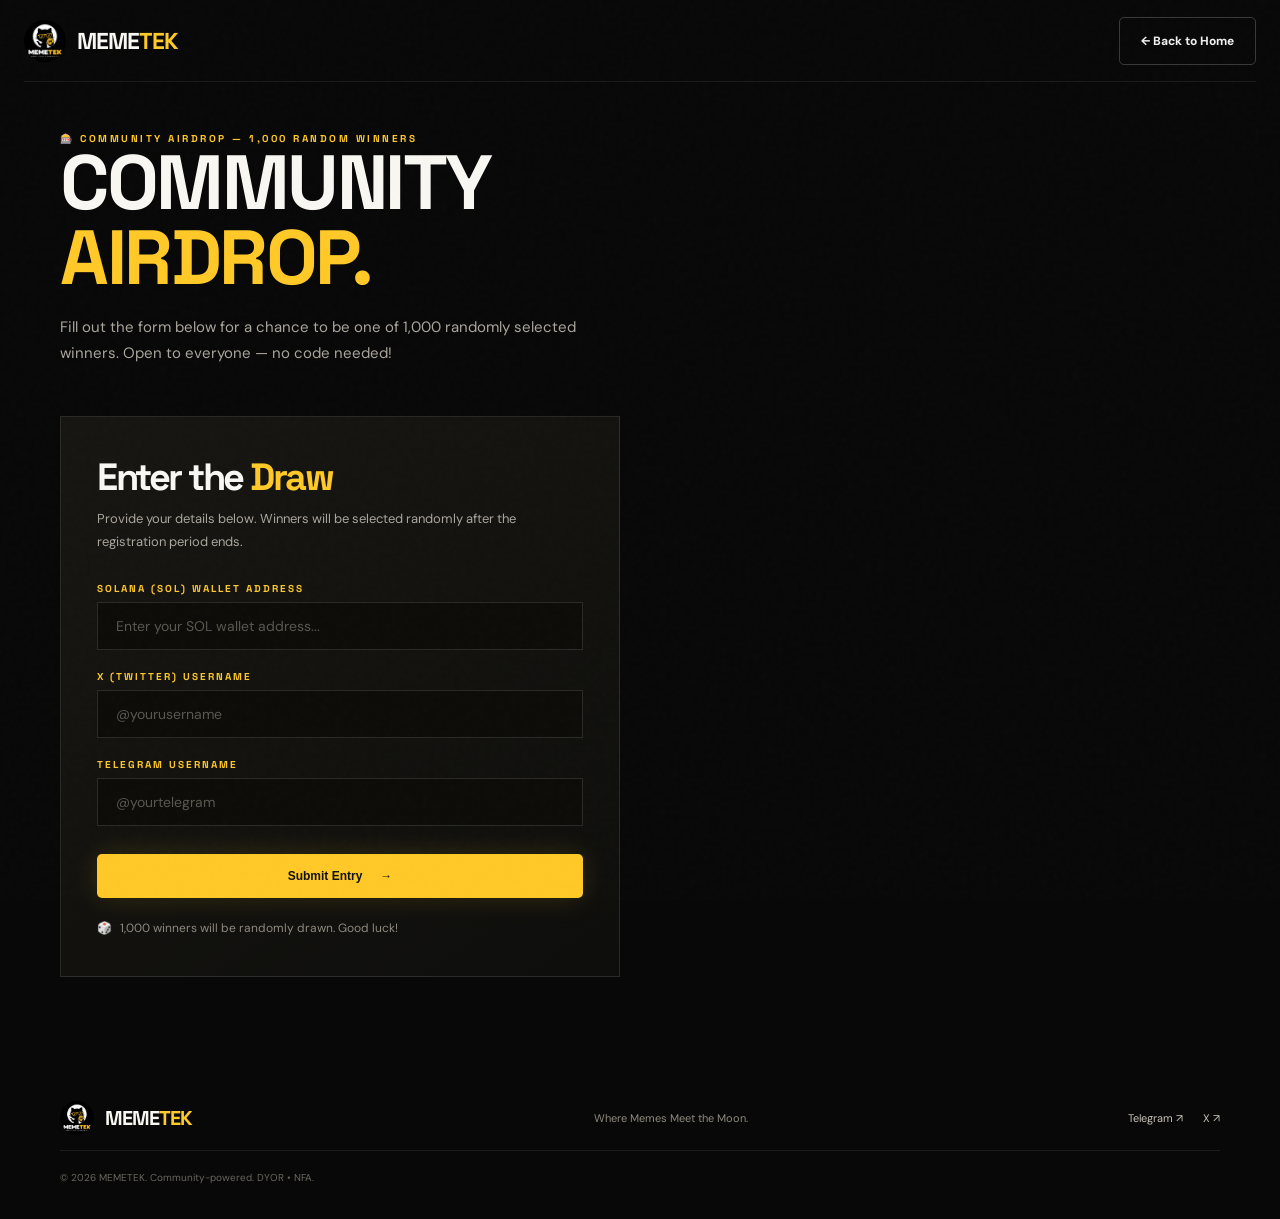
==== airdrop-random.html @ 67157037 "feat: add airdrop pages, CA banner, and Supabase integration" ====
<!doctype html>
<html lang="en">
<head>
  <meta charset="utf-8">
  <meta name="viewport" content="width=device-width, initial-scale=1">
  <meta name="theme-color" content="#080808">
  <meta name="description" content="MEMETEK Community Airdrop — 1,000 random winners will receive free tokens.">
  <title>MEMETEK — Community Random Airdrop</title>
  <link rel="preconnect" href="https://fonts.googleapis.com">
  <link rel="preconnect" href="https://fonts.gstatic.com" crossorigin>
  <link href="https://fonts.googleapis.com/css2?family=DM+Sans:wght@400;500;600;700;800&family=Space+Grotesk:wght@400;500;600;700&display=swap" rel="stylesheet">
  <link rel="stylesheet" href="style.css">
</head>
<body>
  <div class="noise"></div>
  <header class="site-header">
    <a class="brand" href="index.html" aria-label="MEMETEK home">
      <img src="assets/memetek-logo.png" alt="MEMETEK cat logo">
      <span>MEME<span>TEK</span></span>
    </a>
    <a class="button button-ghost" href="index.html">← Back to Home</a>
  </header>

  <main>
    <section class="form-page section-wrap">
      <div class="form-page-header">
        <div class="section-kicker">🎰 COMMUNITY AIRDROP — 1,000 RANDOM WINNERS</div>
        <h1>COMMUNITY<br><em>AIRDROP.</em></h1>
        <p class="form-page-lead">Fill out the form below for a chance to be one of 1,000 randomly selected winners. Open to everyone — no code needed!</p>
      </div>

      <!-- Registration Form -->
      <div class="form-container" id="randomForm">
        <h2>Enter the <em>Draw</em></h2>
        <p class="form-desc">Provide your details below. Winners will be selected randomly after the registration period ends.</p>
        <form id="randomAirdropForm" class="airdrop-form" onsubmit="return false;">
          <div class="form-group">
            <label for="rdSolAddress">Solana (SOL) Wallet Address</label>
            <input type="text" id="rdSolAddress" placeholder="Enter your SOL wallet address..." required>
          </div>
          <div class="form-group">
            <label for="rdXUsername">X (Twitter) Username</label>
            <input type="text" id="rdXUsername" placeholder="@yourusername" required>
          </div>
          <div class="form-group">
            <label for="rdTelegramUsername">Telegram Username</label>
            <input type="text" id="rdTelegramUsername" placeholder="@yourtelegram" required>
          </div>
          <button type="button" class="button button-primary form-submit" id="submitRandomBtn">Submit Entry <span>→</span></button>
        </form>
        <div class="form-hint">
          <span>🎲</span> 1,000 winners will be randomly drawn. Good luck!
        </div>
      </div>

      <!-- Success Message -->
      <div class="form-container form-success" id="randomSuccess" style="display:none;">
        <div class="success-icon">🎉</div>
        <h2>Entry <em>Submitted!</em></h2>
        <p class="form-desc">You've been entered into the random airdrop draw. 1,000 winners will be selected — stay tuned for the announcement!</p>
        <div class="form-hint">
          <span>💡</span> Want guaranteed tokens? <a href="airdrop-telegram.html" class="form-link">Try the Telegram Direct Airdrop ↗</a>
        </div>
        <a class="button button-primary" href="index.html" style="margin-top:18px;">Back to Home <span>↗</span></a>
      </div>
    </section>
  </main>

  <footer class="footer section-wrap">
    <a class="brand footer-brand" href="index.html"><img src="assets/memetek-logo.png" alt=""><span>MEME<span>TEK</span></span></a>
    <p>Where Memes Meet the Moon.</p>
    <div class="footer-links">
      <a href="https://t.me/+xaxYFid1vyxkZDk9" target="_blank" rel="noopener noreferrer">Telegram ↗</a>
      <a href="https://x.com/" target="_blank" rel="noopener noreferrer">X ↗</a>
    </div>
    <small>© <span class="year-text"></span> MEMETEK. Community-powered. DYOR • NFA.</small>
  </footer>
  <script src="script.js"></script>
</body>
</html>
---- style.css ----
:root{
  --bg:#080808;--panel:#11110f;--panel2:#171611;--yellow:#ffc928;--yellow2:#ffe17a;
  --white:#f8f7f2;--muted:#aaa79d;--line:rgba(255,201,40,.25);--font:'DM Sans',sans-serif;--display:'Space Grotesk',sans-serif
}
*{box-sizing:border-box}html{scroll-behavior:smooth;scroll-padding-top:90px}body{margin:0;background:var(--bg);color:var(--white);font-family:var(--font);overflow-x:hidden}
body:before{content:"";position:fixed;inset:0;pointer-events:none;opacity:.22;background-image:radial-gradient(#fff 0.55px,transparent .55px);background-size:34px 34px;z-index:-1}
.noise{position:fixed;inset:0;pointer-events:none;opacity:.035;z-index:5;background-image:url("data:image/svg+xml,%3Csvg viewBox='0 0 180 180' xmlns='http://www.w3.org/2000/svg'%3E%3Cfilter id='n'%3E%3CfeTurbulence type='fractalNoise' baseFrequency='.8' numOctaves='3' stitchTiles='stitch'/%3E%3C/filter%3E%3Crect width='100%25' height='100%25' filter='url(%23n)' opacity='.5'/%3E%3C/svg%3E")}
a{color:inherit;text-decoration:none}.section-wrap{width:min(1160px,calc(100% - 48px));margin-inline:auto}
.site-header{height:82px;display:flex;align-items:center;justify-content:space-between;width:min(1280px,calc(100% - 48px));margin:auto;border-bottom:1px solid rgba(255,255,255,.08);position:relative;z-index:10}
.brand{display:flex;align-items:center;gap:11px;font:700 23px var(--display);letter-spacing:-1px}.brand img{width:42px;height:42px;object-fit:contain;border-radius:50%}.brand>span>span{color:var(--yellow)}
nav{display:flex;align-items:center;gap:34px;color:#c6c3b9;font-size:13px;font-weight:600}nav a{transition:color .2s}nav a:hover,.footer-links a:hover{color:var(--yellow)}.nav-cta{border:1px solid var(--yellow);padding:11px 16px;border-radius:99px;color:var(--yellow)}.nav-cta span{margin-left:9px}.menu-toggle{display:none;background:none;color:var(--yellow);border:0;font-size:26px}
.hero{min-height:660px;display:grid;grid-template-columns:1.05fr .95fr;align-items:center;position:relative;padding-top:45px;padding-bottom:75px}
.eyebrow,.section-kicker{font:700 10px var(--display);letter-spacing:2.5px;color:var(--yellow)}.eyebrow{display:flex;align-items:center;gap:10px;margin-bottom:23px}.pulse{width:7px;height:7px;border-radius:50%;background:var(--yellow);box-shadow:0 0 15px var(--yellow)}
h1,h2,h3,p{margin-top:0}h1,h2{font-family:var(--display);letter-spacing:-2.5px}h1{font-size:clamp(48px,6vw,79px);line-height:.98;margin-bottom:25px}h1 em,h2 em{font-style:normal;color:var(--yellow)}.hero-lead{max-width:490px;color:#bcb9af;font-size:16px;line-height:1.8;margin-bottom:29px}
.hero-actions{display:flex;gap:12px;flex-wrap:wrap}.button{display:inline-flex;align-items:center;justify-content:center;gap:18px;padding:15px 21px;border-radius:5px;font-size:12px;font-weight:800;transition:transform .2s,box-shadow .2s}.button:hover{transform:translateY(-3px)}.button-primary{background:var(--yellow);color:#111;box-shadow:0 0 28px rgba(255,201,40,.15)}.button-primary:hover{box-shadow:0 0 34px rgba(255,201,40,.35)}.button-ghost{border:1px solid rgba(255,255,255,.2);color:#eee}.hero-note{margin-top:36px;color:#858177;font-size:11px;letter-spacing:1px}.hero-note span{font-size:19px;vertical-align:middle;margin-right:7px}
.hero-art{height:490px;position:relative;display:grid;place-items:center}.moon{width:340px;height:340px;border-radius:50%;background:radial-gradient(circle at 35% 30%,#fff0b0 0,#ffd75b 22%,#c88912 56%,#4e3107 78%,#0b0905 100%);box-shadow:0 0 45px rgba(255,201,40,.35),0 0 130px rgba(255,201,40,.13);position:absolute}.moon:after{content:"";position:absolute;inset:0;border-radius:50%;background:radial-gradient(circle at 25% 55%,rgba(111,68,0,.25) 0 4%,transparent 4.5%),radial-gradient(circle at 66% 28%,rgba(111,68,0,.2) 0 7%,transparent 7.5%),radial-gradient(circle at 70% 70%,rgba(111,68,0,.22) 0 5%,transparent 5.5%)}
.mascot{position:relative;z-index:2;width:min(370px,82%);height:370px;object-fit:contain;filter:drop-shadow(0 18px 24px rgba(0,0,0,.75));mix-blend-mode:normal;border-radius:50%;border:9px solid rgba(255,201,40,.85);background:#050505}
.orbit{position:absolute;border:1px solid rgba(255,201,40,.28);border-radius:50%;transform:rotate(-25deg)}.orbit-one{width:470px;height:170px}.orbit-two{width:520px;height:235px;transform:rotate(35deg)}.coin{position:absolute;z-index:3;right:5%;bottom:13%;width:86px;height:86px;border-radius:50%;background:linear-gradient(145deg,#ffe98a,#d89408);border:5px solid #ffdb4d;box-shadow:0 0 30px #ffbd2e;display:grid;place-items:center;color:#111;font:700 42px var(--display)}.art-label{position:absolute;z-index:4;border:1px solid var(--yellow);background:#111;padding:9px 13px;font:700 9px var(--display);letter-spacing:1.6px}.label-top{top:12%;right:0}.label-bottom{bottom:8%;left:2%}.label-bottom b{color:var(--yellow)}.spark{position:absolute;color:var(--yellow);text-shadow:0 0 15px var(--yellow)}.spark-a{top:10%;left:17%;font-size:26px}.spark-b{top:28%;right:5%;font-size:35px}.spark-c{bottom:17%;right:13%;font-size:22px}.scroll-cue{position:absolute;bottom:22px;left:0;font:700 9px var(--display);letter-spacing:2px;color:#79756b}.scroll-cue span{color:var(--yellow);font-size:17px;margin-left:8px}
.ticker{overflow:hidden;border-block:1px solid var(--line);background:#0d0c09;padding:15px 0;white-space:nowrap}.ticker-track{display:flex;width:max-content;animation:marquee 27s linear infinite}.ticker-track span{font:700 11px var(--display);letter-spacing:3px;color:#d6d2c6;padding-right:40px}.ticker-track b{color:var(--yellow);padding:0 17px}@keyframes marquee{to{transform:translateX(-50%)}}
.about{padding-top:115px;padding-bottom:120px}.about-grid{display:grid;grid-template-columns:1fr 1fr;gap:70px;margin-top:28px;align-items:start}h2{font-size:clamp(36px,4.5vw,57px);line-height:1.08;margin-bottom:0}.about-text{color:#aaa69c;line-height:1.85;font-size:14px}.about-text p:last-child{margin-bottom:0}
.principles{display:grid;grid-template-columns:repeat(3,1fr);gap:14px;margin-top:62px}.principle-card{min-height:205px;background:linear-gradient(145deg,#171612,#0e0e0c);border:1px solid rgba(255,255,255,.08);padding:26px;position:relative;overflow:hidden;transition:border-color .2s,transform .2s}.principle-card:hover{border-color:var(--yellow);transform:translateY(-5px)}.card-icon{font-size:27px;margin-bottom:20px}.principle-card h3{font:700 18px var(--display);margin-bottom:9px}.principle-card p{font-size:12px;line-height:1.7;color:#9d998e;max-width:230px}.principle-card>span{position:absolute;right:19px;bottom:14px;color:#514a35;font:700 23px var(--display)}
.culture{display:grid;grid-template-columns:1fr 1fr;gap:85px;align-items:center;padding:15px 0 125px}.culture-visual{height:430px;background:radial-gradient(circle at 50% 45%,#5e410c 0,#211807 35%,#0d0c09 72%);border:1px solid rgba(255,201,40,.22);position:relative;overflow:hidden;display:grid;place-items:center}.culture-visual:before,.culture-visual:after{content:"";position:absolute;width:320px;height:320px;border:1px solid rgba(255,201,40,.22);border-radius:50%}.culture-visual:after{width:390px;height:390px}.big-m{font:700 260px var(--display);color:rgba(255,201,40,.12);text-shadow:0 0 65px rgba(255,201,40,.3);z-index:1}.visual-caption{position:absolute;left:28px;bottom:28px;font:500 11px var(--display);letter-spacing:2px;line-height:1.6}.visual-caption strong{color:var(--yellow)}.floating-tag{position:absolute;right:25px;top:25px;padding:12px 16px;background:var(--yellow);color:#111;font:700 10px var(--display);line-height:1.5;transform:rotate(7deg)}.floating-tag span{font-size:20px}
.culture-copy h2{margin:24px 0}.culture-copy>p{color:#aaa69c;font-size:14px;line-height:1.85}.check-list{list-style:none;padding:0;margin:27px 0 28px}.check-list li{padding:10px 0;border-bottom:1px solid rgba(255,255,255,.08);font-size:12px;color:#d4d0c5}.check-list span{color:var(--yellow);margin-right:12px}.text-link{font-size:12px;font-weight:800;color:var(--yellow)}.text-link span{margin-left:12px}
.community{padding-bottom:110px}.community-panel{position:relative;overflow:hidden;background:linear-gradient(110deg,#17140b,#0e0d0a 70%);border:1px solid rgba(255,201,40,.4);padding:48px 55px 24px}.community-glow{position:absolute;width:440px;height:440px;right:-90px;top:-230px;background:#e8a900;filter:blur(150px);opacity:.15}.community-content{display:grid;grid-template-columns:1fr auto;align-items:center;gap:30px;padding:35px 0 48px;position:relative}.community-content h2{font-size:clamp(39px,5vw,62px);margin-bottom:18px}.community-content p{color:#aaa69c;font-size:14px;line-height:1.7;max-width:440px;margin-bottom:24px}.community-stamp{width:190px;height:190px;border:1px solid var(--yellow);border-radius:50%;display:flex;flex-direction:column;align-items:center;justify-content:center;gap:8px;text-align:center;transform:rotate(9deg);color:var(--yellow);font:700 10px var(--display);letter-spacing:1.5px}.community-stamp img{width:70px;height:70px;object-fit:contain;border-radius:50%}.community-stamp b{font-size:8px;color:#fff}.community-bottom{border-top:1px solid rgba(255,255,255,.12);padding-top:18px;display:flex;justify-content:space-between;font:700 9px var(--display);letter-spacing:2px;color:#8e897d}.community-bottom span:last-child{color:var(--yellow)}
.footer{padding:0 0 35px;display:grid;grid-template-columns:1fr 1fr auto;gap:15px;align-items:center}.footer-brand{font-size:20px}.footer-brand img{width:34px;height:34px}.footer>p{margin:0;color:#8e897d;font-size:11px}.footer-links{display:flex;gap:20px;font-size:11px;color:#c7c2b6}.footer small{grid-column:1/-1;border-top:1px solid rgba(255,255,255,.08);padding-top:20px;color:#69665d;font-size:10px}
@media(max-width:850px){.hero{grid-template-columns:1fr;padding-top:75px;gap:10px}.hero-art{height:430px}.hero-copy{z-index:2}.about-grid,.culture{grid-template-columns:1fr;gap:35px}.culture{padding-bottom:90px}.culture-visual{order:2}.community-panel{padding:35px 28px 22px}.principles{gap:10px}.principle-card{padding:19px}}
@media(max-width:600px){.section-wrap{width:calc(100% - 34px)}.site-header{width:calc(100% - 34px);height:70px}.brand{font-size:20px}.brand img{width:36px;height:36px}.menu-toggle{display:block}nav{display:none;position:absolute;top:69px;left:-17px;right:-17px;background:#111;padding:22px 25px 25px;flex-direction:column;align-items:stretch;gap:20px;border-bottom:1px solid var(--line)}nav.open{display:flex}.nav-cta{text-align:center}.hero{padding-top:62px;min-height:0;padding-bottom:75px}h1{font-size:clamp(45px,13vw,66px)}.hero-lead{font-size:14px}.hero-actions{align-items:stretch;flex-direction:column;max-width:300px}.button{width:100%}.hero-art{height:350px;margin-top:5px}.moon{width:245px;height:245px}.mascot{width:275px;height:275px}.orbit-one{width:330px;height:120px}.orbit-two{width:350px;height:160px}.coin{width:66px;height:66px;font-size:32px;right:3%;bottom:10%}.art-label{font-size:7px;padding:7px 9px}.label-top{top:4%}.label-bottom{bottom:2%}.scroll-cue{bottom:15px}.about{padding-top:80px;padding-bottom:80px}.about-grid{gap:22px}.about-text{font-size:13px}.principles{grid-template-columns:1fr;margin-top:35px}.principle-card{min-height:155px}.card-icon{margin-bottom:12px}.culture{gap:30px;padding-bottom:80px}.culture-visual{height:320px}.big-m{font-size:210px}.community{padding-bottom:75px}.community-panel{padding:28px 20px 20px}.community-content{grid-template-columns:1fr;padding:28px 0 35px}.community-content h2{font-size:43px}.community-stamp{width:125px;height:125px;position:absolute;right:0;bottom:18px;opacity:.75}.community-stamp img{width:44px;height:44px}.community-stamp span{font-size:7px}.community-content>div:first-child{position:relative;z-index:1}.community-content p{max-width:270px}.community-content .button{width:auto;font-size:10px;padding:14px}.community-bottom{font-size:7px;letter-spacing:1px}.footer{grid-template-columns:1fr auto}.footer>p{grid-column:1/-1;grid-row:2}.footer-links{grid-column:2;grid-row:1}.footer small{grid-row:3}}

.reveal{opacity:0;transform:translateY(18px);transition:opacity .65s ease,transform .65s ease}
.reveal.visible{opacity:1;transform:translateY(0)}

/* ── CA COMING SOON BANNER ── */
.ca-banner{padding:0 24px;margin-bottom:0}
.ca-banner-inner{max-width:1160px;margin:24px auto;display:flex;align-items:center;gap:18px;padding:18px 28px;background:linear-gradient(110deg,#1a1608,#13120c);border:1px solid var(--yellow);border-radius:6px;position:relative;overflow:hidden;animation:ca-pulse 3s ease-in-out infinite}
.ca-banner-inner::before{content:"";position:absolute;inset:0;background:linear-gradient(90deg,transparent,rgba(255,201,40,.06),transparent);animation:ca-shine 4s ease-in-out infinite}
@keyframes ca-pulse{0%,100%{box-shadow:0 0 15px rgba(255,201,40,.15)}50%{box-shadow:0 0 35px rgba(255,201,40,.3)}}
@keyframes ca-shine{0%{transform:translateX(-100%)}100%{transform:translateX(100%)}}
.ca-icon{font-size:28px;flex-shrink:0}
.ca-text h3{font:700 12px var(--display);letter-spacing:2.5px;color:var(--yellow);margin:0 0 4px}
.ca-text p{font-size:12px;color:#bcb9af;margin:0;letter-spacing:.5px}
.ca-badge{flex-shrink:0;margin-left:auto;background:var(--yellow);color:#111;font:800 10px var(--display);letter-spacing:2px;padding:7px 16px;border-radius:99px;animation:badge-blink 2s ease-in-out infinite}
@keyframes badge-blink{0%,100%{opacity:1}50%{opacity:.6}}

/* ── AIRDROP SECTION ── */
.airdrop{padding:90px 0 100px}
.airdrop-header{margin-top:20px;margin-bottom:55px}
.airdrop-header h2{margin-bottom:16px}
.airdrop-sub{color:#aaa69c;font-size:15px;line-height:1.75;max-width:520px}
.airdrop-grid{display:grid;grid-template-columns:1fr 1fr;gap:20px}
.airdrop-card{background:linear-gradient(145deg,#171612,#0e0e0c);border:1px solid rgba(255,255,255,.1);padding:36px 32px;position:relative;overflow:hidden;transition:border-color .3s,transform .3s}
.airdrop-card:hover{border-color:var(--yellow);transform:translateY(-5px)}
.airdrop-card-badge{position:absolute;top:0;right:0;background:var(--yellow);color:#111;font:800 9px var(--display);letter-spacing:2px;padding:8px 16px}
.airdrop-card-icon{font-size:40px;margin-bottom:18px}
.airdrop-card h3{font:700 22px var(--display);margin-bottom:10px;letter-spacing:-.5px}
.airdrop-card>p{color:#aaa69c;font-size:13px;line-height:1.75;margin-bottom:20px}
.airdrop-card strong{color:var(--yellow)}
.airdrop-steps{list-style:none;padding:0;margin:0 0 28px}
.airdrop-steps li{display:flex;align-items:center;gap:12px;padding:10px 0;border-bottom:1px solid rgba(255,255,255,.06);font-size:12px;color:#d4d0c5}
.airdrop-steps span{width:24px;height:24px;border-radius:50%;background:rgba(255,201,40,.15);color:var(--yellow);display:grid;place-items:center;font:700 10px var(--display);flex-shrink:0}
.airdrop-spots{margin-top:18px;font:600 11px var(--display);letter-spacing:1px;color:#8e897d}

/* ── FORM PAGES ── */
.form-page{padding:50px 0 100px}
.form-page-header{margin-bottom:50px}
.form-page-header h1{margin-bottom:18px}
.form-page-lead{color:#aaa69c;font-size:15px;line-height:1.75;max-width:560px}
.form-container{max-width:560px;background:linear-gradient(145deg,#171612,#0e0e0c);border:1px solid rgba(255,255,255,.1);padding:40px 36px;margin-bottom:24px;position:relative}
.form-container h2{font-size:clamp(28px,4vw,38px);margin-bottom:10px}
.form-desc{color:#aaa69c;font-size:13px;line-height:1.75;margin-bottom:28px}
.form-step-badge{display:inline-block;background:rgba(255,201,40,.12);color:var(--yellow);font:700 9px var(--display);letter-spacing:2px;padding:6px 14px;margin-bottom:20px;border-radius:99px}
.form-verified-badge{background:rgba(50,200,100,.12);color:#32c864;font:700 11px var(--display);letter-spacing:1px;padding:10px 18px;margin-bottom:22px;border-radius:4px}
.airdrop-form{display:flex;flex-direction:column;gap:20px}
.form-group{display:flex;flex-direction:column;gap:7px}
.form-group label{font:700 10px var(--display);letter-spacing:2px;color:var(--yellow);text-transform:uppercase}
.form-group input{background:#0d0c09;border:1px solid rgba(255,255,255,.12);color:var(--white);font-family:var(--font);font-size:14px;padding:14px 18px;outline:none;transition:border-color .2s}
.form-group input:focus{border-color:var(--yellow)}
.form-group input::placeholder{color:#5a574e}
.form-submit{margin-top:8px;cursor:pointer;border:none;width:100%}
.form-error{background:rgba(255,60,60,.1);border:1px solid rgba(255,60,60,.3);color:#ff6b6b;font-size:12px;padding:12px 16px;border-radius:4px}
.form-hint{margin-top:22px;font-size:12px;color:#8e897d;display:flex;align-items:center;gap:8px}
.form-link{color:var(--yellow);text-decoration:underline;text-underline-offset:3px}
.form-success{text-align:center;padding:55px 36px}
.success-icon{font-size:52px;margin-bottom:18px}

/* ── RESPONSIVE: AIRDROP + FORMS ── */
@media(max-width:850px){
  .airdrop-grid{grid-template-columns:1fr;gap:16px}
  .ca-banner-inner{flex-wrap:wrap;gap:12px}
  .ca-badge{margin-left:0}
}
@media(max-width:600px){
  .airdrop{padding:60px 0 70px}
  .airdrop-header{margin-bottom:35px}
  .airdrop-card{padding:28px 22px}
  .airdrop-card h3{font-size:19px}
  .ca-banner-inner{padding:14px 18px}
  .ca-text h3{font-size:10px}
  .ca-text p{font-size:11px}
  .form-page{padding:35px 0 70px}
  .form-container{padding:28px 22px}
  .form-page-header h1{font-size:clamp(36px,10vw,50px)}
}

@media(prefers-reduced-motion:reduce){html{scroll-behavior:auto}.ticker-track{animation:none}.reveal{opacity:1;transform:none;transition:none}*{transition-duration:.01ms!important}}
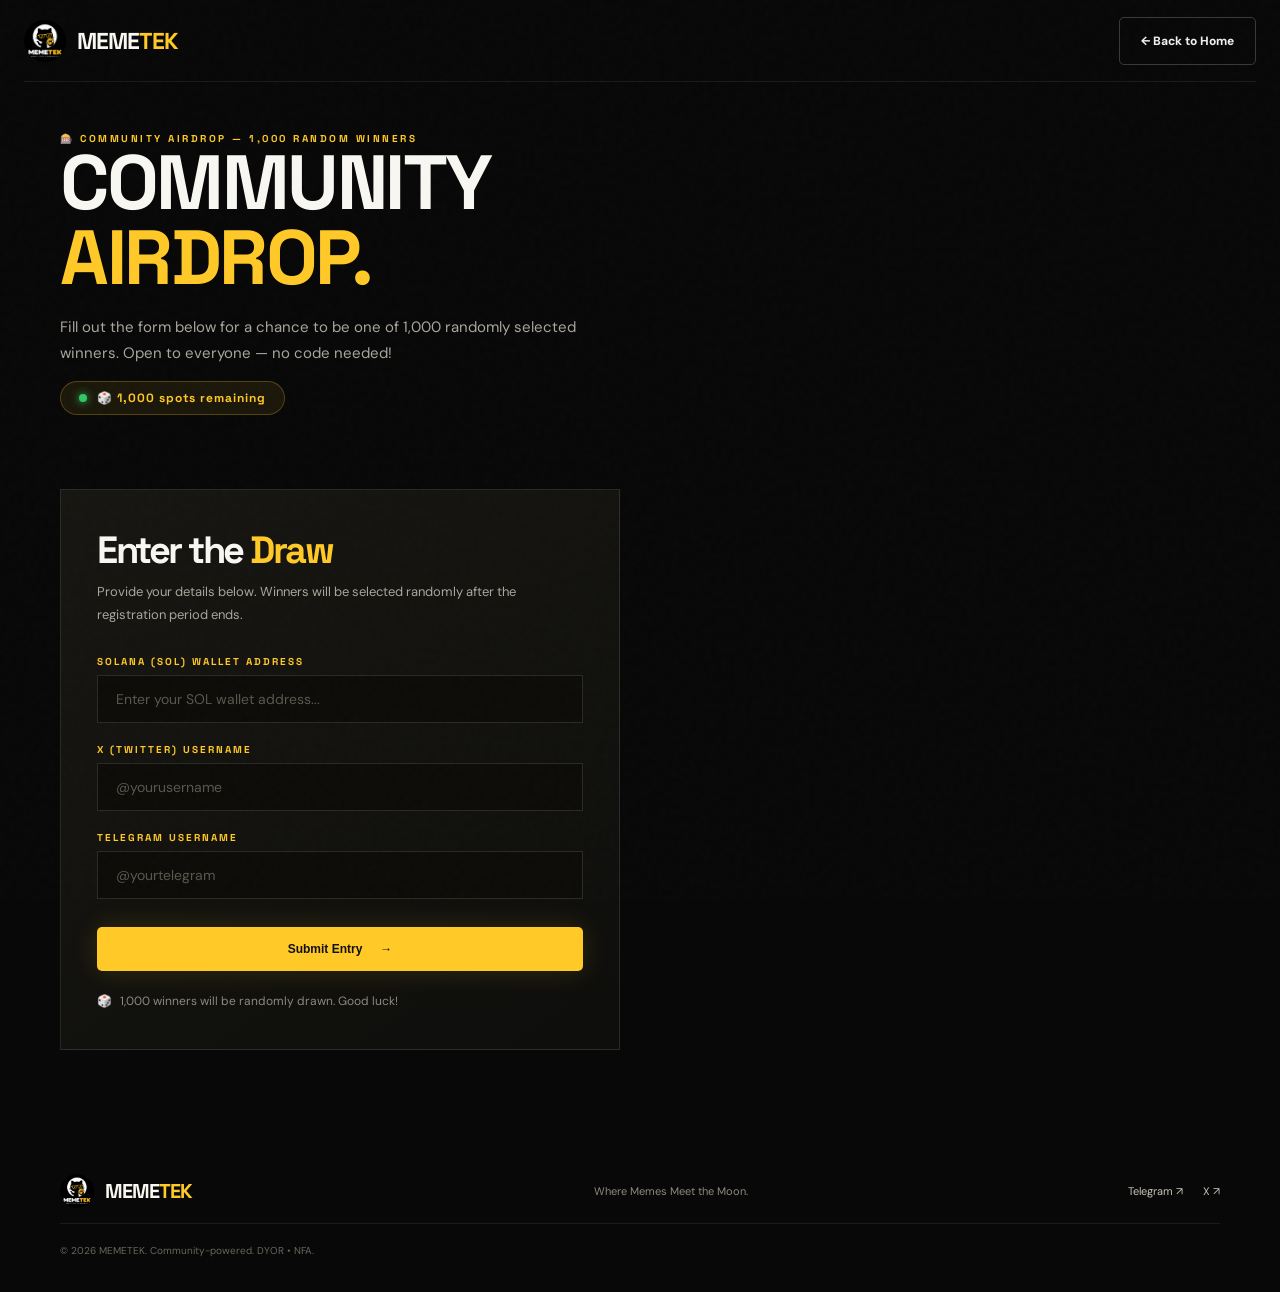
==== commit 4f0f7194: "feat: add dynamic spots countdown and cap enforcement for airdrops" ====
--- a/airdrop-random.html
+++ b/airdrop-random.html
@@ -27,6 +27,18 @@
         <div class="section-kicker">🎰 COMMUNITY AIRDROP — 1,000 RANDOM WINNERS</div>
         <h1>COMMUNITY<br><em>AIRDROP.</em></h1>
         <p class="form-page-lead">Fill out the form below for a chance to be one of 1,000 randomly selected winners. Open to everyone — no code needed!</p>
+        <div class="spots-live-banner" id="rdSpotsBanner">
+          <span class="pulse-dot"></span>
+          <span id="rdSpotsRemainingText">🎲 <strong id="rdSpotsCount">1,000</strong> spots remaining</span>
+        </div>
+      </div>
+
+      <!-- Closed State (Shown when all 1,000 spots filled) -->
+      <div class="form-container form-closed" id="randomClosed" style="display:none;">
+        <div class="closed-icon">🔒</div>
+        <h2>Airdrop <em>Ended</em></h2>
+        <p class="form-desc">All 1,000 community airdrop spots have been filled! The registration draw is now closed.</p>
+        <a class="button button-primary" href="index.html" style="margin-top:20px;">Back to Home <span>↗</span></a>
       </div>
 
       <!-- Registration Form -->
--- a/style.css
+++ b/style.css
@@ -81,6 +81,16 @@
 .form-link{color:var(--yellow);text-decoration:underline;text-underline-offset:3px}
 .form-success{text-align:center;padding:55px 36px}
 .success-icon{font-size:52px;margin-bottom:18px}
+.form-closed{text-align:center;padding:55px 36px;border-color:rgba(255,60,60,.3)}
+.closed-icon{font-size:52px;margin-bottom:18px}
+.spots-live-banner{display:inline-flex;align-items:center;gap:10px;background:rgba(255,201,40,.08);border:1px solid rgba(255,201,40,.25);border-radius:99px;padding:8px 18px;margin-bottom:24px;font:700 12px var(--display);letter-spacing:1px;color:var(--yellow)}
+.spots-live-banner.closed{background:rgba(255,60,60,.08);border-color:rgba(255,60,60,.3);color:#ff6b6b}
+.pulse-dot{width:8px;height:8px;border-radius:50%;background:#32c864;box-shadow:0 0 8px #32c864;animation:pulse-glow 1.8s infinite;flex-shrink:0}
+.spots-live-banner.closed .pulse-dot{background:#ff6b6b;box-shadow:0 0 8px #ff6b6b;animation:none}
+@keyframes pulse-glow{0%,100%{opacity:1;transform:scale(1)}50%{opacity:.4;transform:scale(.85)}}
+.spots-num{color:var(--yellow);font-weight:700}
+.airdrop-card.closed{opacity:.75}
+.airdrop-card.closed .button{background:#2a2822;color:#8e897d;pointer-events:none;border:1px solid rgba(255,255,255,.1)}
 
 /* ── RESPONSIVE: AIRDROP + FORMS ── */
 @media(max-width:850px){
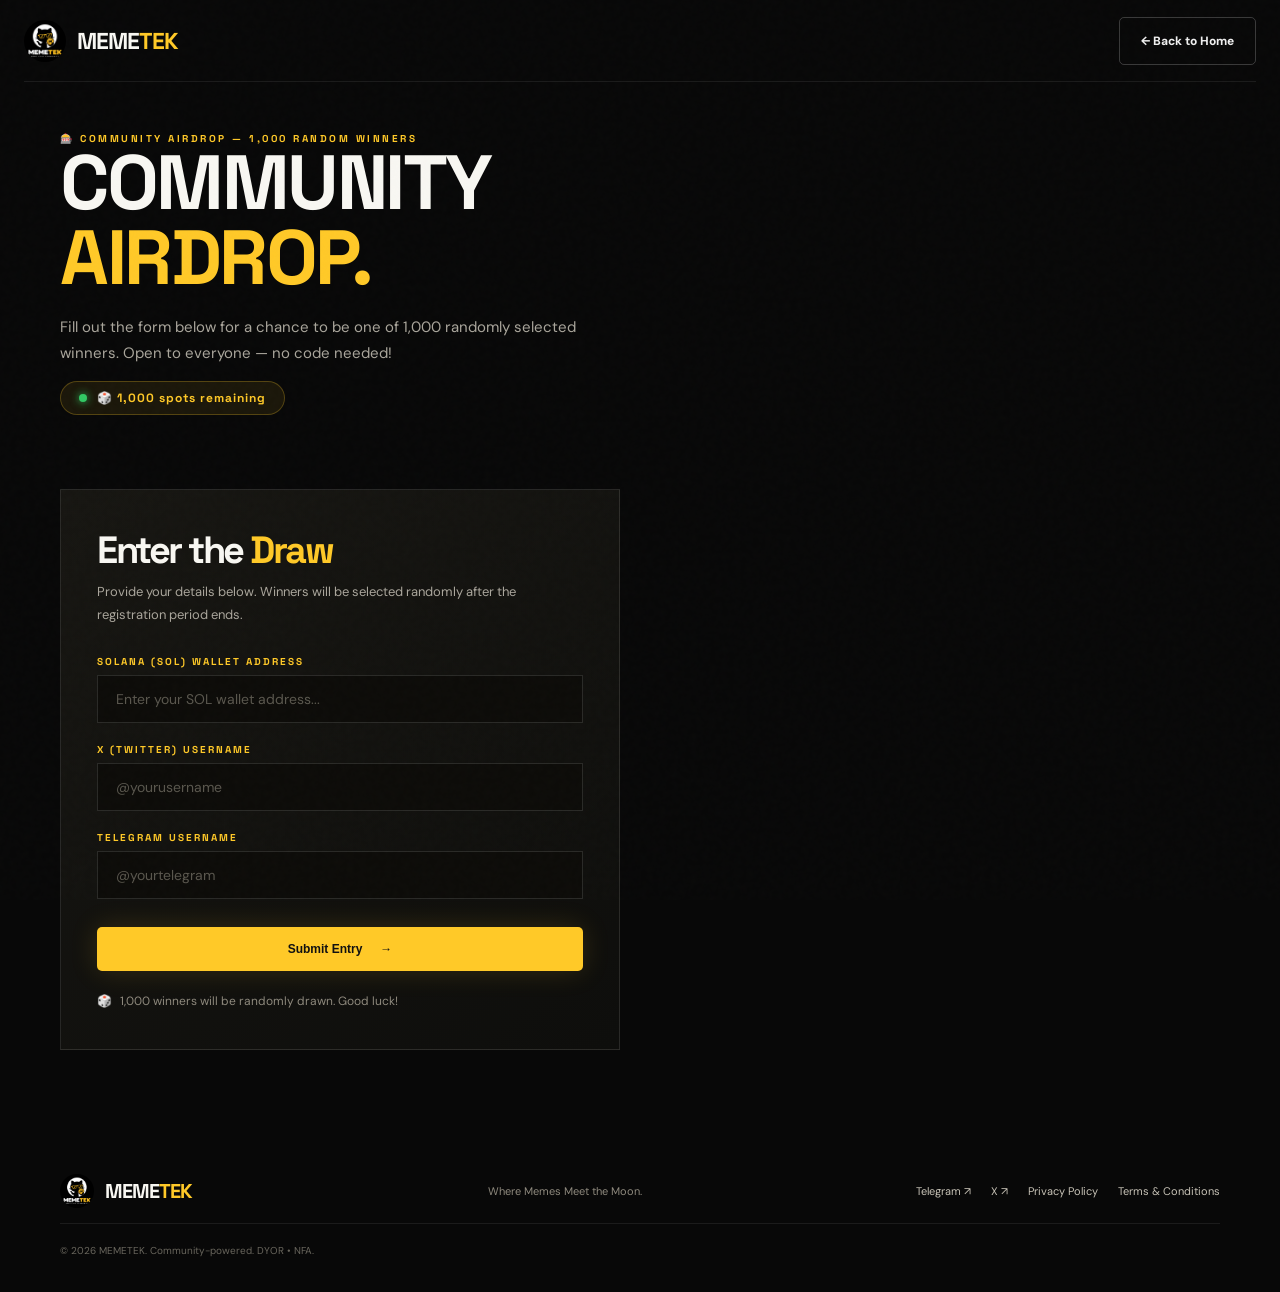
==== commit 64e5df9d: "feat: add Privacy Policy and Terms & Conditions pages" ====
--- a/airdrop-random.html
+++ b/airdrop-random.html
@@ -84,6 +84,8 @@
     <div class="footer-links">
       <a href="https://t.me/+xaxYFid1vyxkZDk9" target="_blank" rel="noopener noreferrer">Telegram ↗</a>
       <a href="https://x.com/" target="_blank" rel="noopener noreferrer">X ↗</a>
+      <a href="privacy.html">Privacy Policy</a>
+      <a href="terms.html">Terms & Conditions</a>
     </div>
     <small>© <span class="year-text"></span> MEMETEK. Community-powered. DYOR • NFA.</small>
   </footer>
--- a/style.css
+++ b/style.css
@@ -22,7 +22,7 @@
 .culture{display:grid;grid-template-columns:1fr 1fr;gap:85px;align-items:center;padding:15px 0 125px}.culture-visual{height:430px;background:radial-gradient(circle at 50% 45%,#5e410c 0,#211807 35%,#0d0c09 72%);border:1px solid rgba(255,201,40,.22);position:relative;overflow:hidden;display:grid;place-items:center}.culture-visual:before,.culture-visual:after{content:"";position:absolute;width:320px;height:320px;border:1px solid rgba(255,201,40,.22);border-radius:50%}.culture-visual:after{width:390px;height:390px}.big-m{font:700 260px var(--display);color:rgba(255,201,40,.12);text-shadow:0 0 65px rgba(255,201,40,.3);z-index:1}.visual-caption{position:absolute;left:28px;bottom:28px;font:500 11px var(--display);letter-spacing:2px;line-height:1.6}.visual-caption strong{color:var(--yellow)}.floating-tag{position:absolute;right:25px;top:25px;padding:12px 16px;background:var(--yellow);color:#111;font:700 10px var(--display);line-height:1.5;transform:rotate(7deg)}.floating-tag span{font-size:20px}
 .culture-copy h2{margin:24px 0}.culture-copy>p{color:#aaa69c;font-size:14px;line-height:1.85}.check-list{list-style:none;padding:0;margin:27px 0 28px}.check-list li{padding:10px 0;border-bottom:1px solid rgba(255,255,255,.08);font-size:12px;color:#d4d0c5}.check-list span{color:var(--yellow);margin-right:12px}.text-link{font-size:12px;font-weight:800;color:var(--yellow)}.text-link span{margin-left:12px}
 .community{padding-bottom:110px}.community-panel{position:relative;overflow:hidden;background:linear-gradient(110deg,#17140b,#0e0d0a 70%);border:1px solid rgba(255,201,40,.4);padding:48px 55px 24px}.community-glow{position:absolute;width:440px;height:440px;right:-90px;top:-230px;background:#e8a900;filter:blur(150px);opacity:.15}.community-content{display:grid;grid-template-columns:1fr auto;align-items:center;gap:30px;padding:35px 0 48px;position:relative}.community-content h2{font-size:clamp(39px,5vw,62px);margin-bottom:18px}.community-content p{color:#aaa69c;font-size:14px;line-height:1.7;max-width:440px;margin-bottom:24px}.community-stamp{width:190px;height:190px;border:1px solid var(--yellow);border-radius:50%;display:flex;flex-direction:column;align-items:center;justify-content:center;gap:8px;text-align:center;transform:rotate(9deg);color:var(--yellow);font:700 10px var(--display);letter-spacing:1.5px}.community-stamp img{width:70px;height:70px;object-fit:contain;border-radius:50%}.community-stamp b{font-size:8px;color:#fff}.community-bottom{border-top:1px solid rgba(255,255,255,.12);padding-top:18px;display:flex;justify-content:space-between;font:700 9px var(--display);letter-spacing:2px;color:#8e897d}.community-bottom span:last-child{color:var(--yellow)}
-.footer{padding:0 0 35px;display:grid;grid-template-columns:1fr 1fr auto;gap:15px;align-items:center}.footer-brand{font-size:20px}.footer-brand img{width:34px;height:34px}.footer>p{margin:0;color:#8e897d;font-size:11px}.footer-links{display:flex;gap:20px;font-size:11px;color:#c7c2b6}.footer small{grid-column:1/-1;border-top:1px solid rgba(255,255,255,.08);padding-top:20px;color:#69665d;font-size:10px}
+.footer{padding:0 0 35px;display:grid;grid-template-columns:1fr 1fr auto;gap:15px;align-items:center}.footer-brand{font-size:20px}.footer-brand img{width:34px;height:34px}.footer>p{margin:0;color:#8e897d;font-size:11px}.footer-links{display:flex;gap:20px;font-size:11px;color:#c7c2b6;flex-wrap:wrap}.footer small{grid-column:1/-1;border-top:1px solid rgba(255,255,255,.08);padding-top:20px;color:#69665d;font-size:10px}
 @media(max-width:850px){.hero{grid-template-columns:1fr;padding-top:75px;gap:10px}.hero-art{height:430px}.hero-copy{z-index:2}.about-grid,.culture{grid-template-columns:1fr;gap:35px}.culture{padding-bottom:90px}.culture-visual{order:2}.community-panel{padding:35px 28px 22px}.principles{gap:10px}.principle-card{padding:19px}}
 @media(max-width:600px){.section-wrap{width:calc(100% - 34px)}.site-header{width:calc(100% - 34px);height:70px}.brand{font-size:20px}.brand img{width:36px;height:36px}.menu-toggle{display:block}nav{display:none;position:absolute;top:69px;left:-17px;right:-17px;background:#111;padding:22px 25px 25px;flex-direction:column;align-items:stretch;gap:20px;border-bottom:1px solid var(--line)}nav.open{display:flex}.nav-cta{text-align:center}.hero{padding-top:62px;min-height:0;padding-bottom:75px}h1{font-size:clamp(45px,13vw,66px)}.hero-lead{font-size:14px}.hero-actions{align-items:stretch;flex-direction:column;max-width:300px}.button{width:100%}.hero-art{height:350px;margin-top:5px}.moon{width:245px;height:245px}.mascot{width:275px;height:275px}.orbit-one{width:330px;height:120px}.orbit-two{width:350px;height:160px}.coin{width:66px;height:66px;font-size:32px;right:3%;bottom:10%}.art-label{font-size:7px;padding:7px 9px}.label-top{top:4%}.label-bottom{bottom:2%}.scroll-cue{bottom:15px}.about{padding-top:80px;padding-bottom:80px}.about-grid{gap:22px}.about-text{font-size:13px}.principles{grid-template-columns:1fr;margin-top:35px}.principle-card{min-height:155px}.card-icon{margin-bottom:12px}.culture{gap:30px;padding-bottom:80px}.culture-visual{height:320px}.big-m{font-size:210px}.community{padding-bottom:75px}.community-panel{padding:28px 20px 20px}.community-content{grid-template-columns:1fr;padding:28px 0 35px}.community-content h2{font-size:43px}.community-stamp{width:125px;height:125px;position:absolute;right:0;bottom:18px;opacity:.75}.community-stamp img{width:44px;height:44px}.community-stamp span{font-size:7px}.community-content>div:first-child{position:relative;z-index:1}.community-content p{max-width:270px}.community-content .button{width:auto;font-size:10px;padding:14px}.community-bottom{font-size:7px;letter-spacing:1px}.footer{grid-template-columns:1fr auto}.footer>p{grid-column:1/-1;grid-row:2}.footer-links{grid-column:2;grid-row:1}.footer small{grid-row:3}}
 
@@ -92,6 +92,22 @@
 .airdrop-card.closed{opacity:.75}
 .airdrop-card.closed .button{background:#2a2822;color:#8e897d;pointer-events:none;border:1px solid rgba(255,255,255,.1)}
 
+/* ── LEGAL PAGES (PRIVACY & TERMS) ── */
+.legal-page{padding:50px 0 100px}
+.legal-container{max-width:820px;background:linear-gradient(145deg,#171612,#0e0e0c);border:1px solid rgba(255,255,255,.1);padding:48px 44px;position:relative}
+.legal-container h1{font-size:clamp(32px,5vw,46px);margin-bottom:8px}
+.legal-meta{font:700 11px var(--display);letter-spacing:1.5px;color:var(--yellow);margin-bottom:32px;display:block}
+.legal-section{margin-bottom:32px}
+.legal-section:last-child{margin-bottom:0}
+.legal-section h2{font:700 18px var(--display);color:var(--yellow);margin-bottom:12px;letter-spacing:.5px;border-bottom:1px solid rgba(255,255,255,.06);padding-bottom:8px}
+.legal-section p{color:#bcb9af;font-size:13px;line-height:1.8;margin-bottom:12px}
+.legal-section p:last-child{margin-bottom:0}
+.legal-section ul{list-style:none;padding:0;margin:0 0 14px}
+.legal-section li{display:flex;align-items:flex-start;gap:10px;font-size:13px;color:#bcb9af;line-height:1.75;margin-bottom:8px}
+.legal-section li span{color:var(--yellow);font-weight:700;flex-shrink:0}
+.legal-section strong{color:var(--white)}
+.legal-section a{color:var(--yellow);text-decoration:underline;text-underline-offset:3px}
+
 /* ── RESPONSIVE: AIRDROP + FORMS ── */
 @media(max-width:850px){
   .airdrop-grid{grid-template-columns:1fr;gap:16px}
@@ -109,6 +125,9 @@
   .form-page{padding:35px 0 70px}
   .form-container{padding:28px 22px}
   .form-page-header h1{font-size:clamp(36px,10vw,50px)}
+  .legal-page{padding:35px 0 70px}
+  .legal-container{padding:28px 20px}
+  .legal-section h2{font-size:16px}
 }
 
 @media(prefers-reduced-motion:reduce){html{scroll-behavior:auto}.ticker-track{animation:none}.reveal{opacity:1;transform:none;transition:none}*{transition-duration:.01ms!important}}
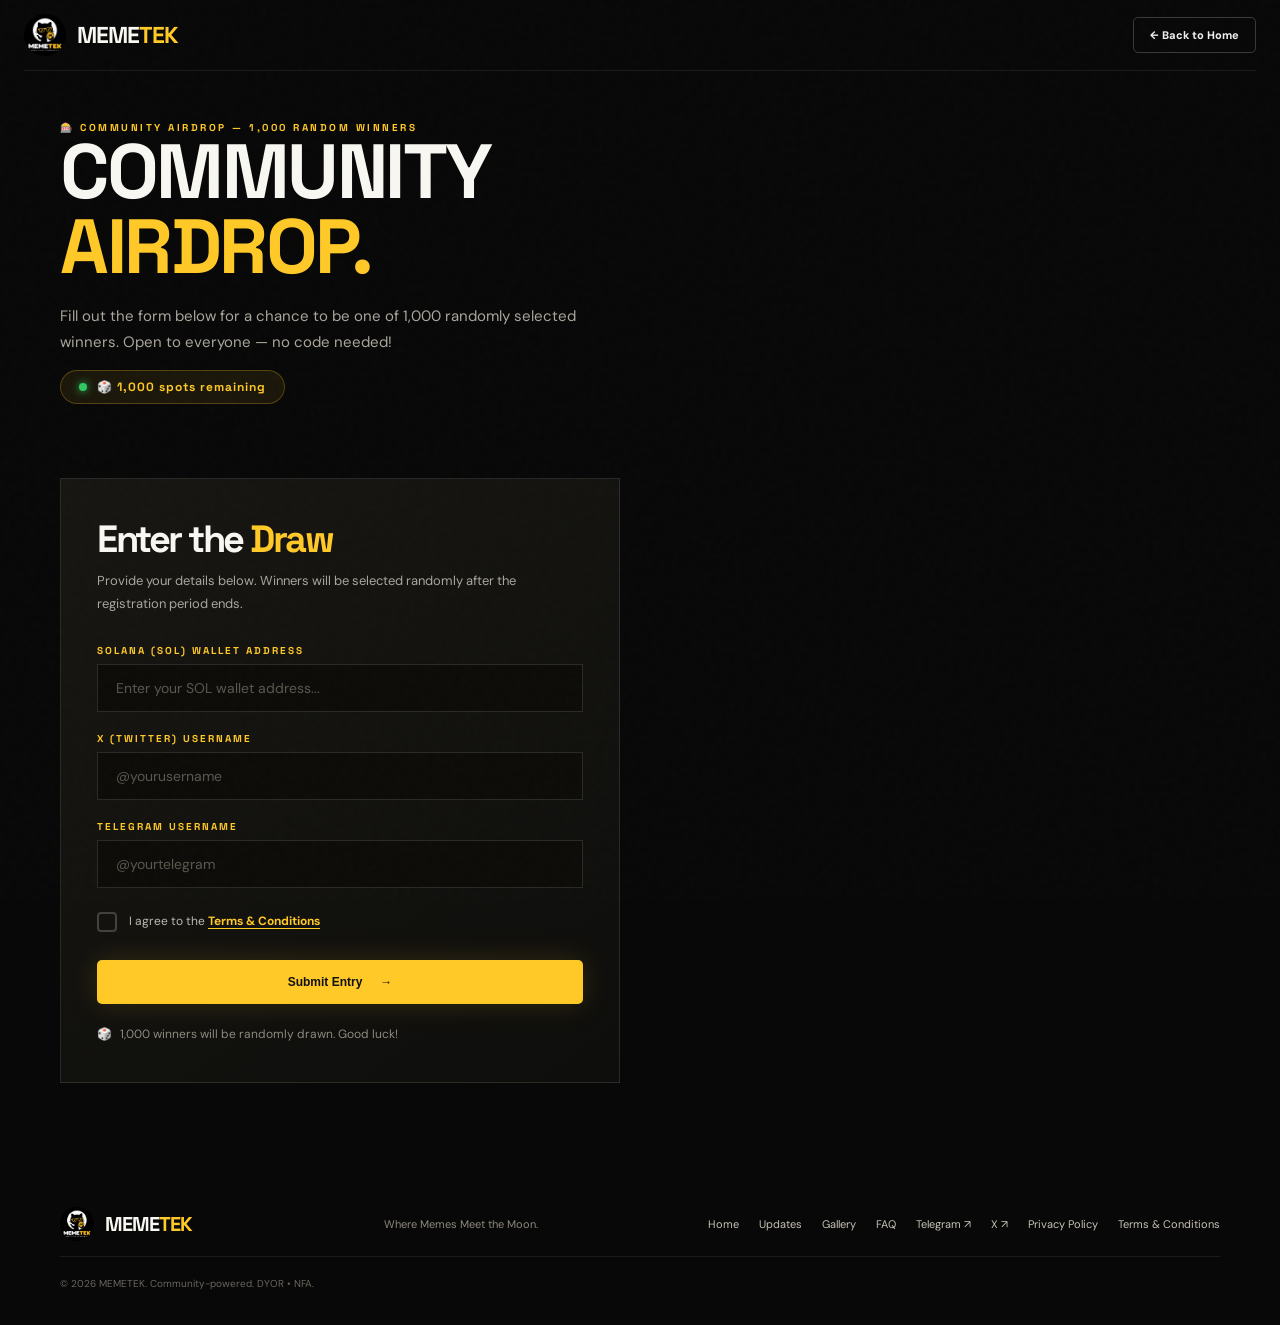
==== commit 9a46580e: "feat: add Community Gallery, Announcements & Milestones, and FAQ sections" ====
--- a/airdrop-random.html
+++ b/airdrop-random.html
@@ -58,6 +58,14 @@
             <label for="rdTelegramUsername">Telegram Username</label>
             <input type="text" id="rdTelegramUsername" placeholder="@yourtelegram" required>
           </div>
+          <div class="form-checkbox">
+            <label class="checkbox-label">
+              <input type="checkbox" id="rdAgreeTerms" required>
+              <span class="checkbox-custom"></span>
+              <span>I agree to the <button type="button" class="terms-modal-trigger" id="openTermsModalRd">Terms &amp; Conditions</button></span>
+            </label>
+          </div>
+          <div id="rdTermsError" class="form-error" style="display:none;">❌ You must agree to the Terms &amp; Conditions to proceed.</div>
           <button type="button" class="button button-primary form-submit" id="submitRandomBtn">Submit Entry <span>→</span></button>
         </form>
         <div class="form-hint">
@@ -82,6 +90,10 @@
     <a class="brand footer-brand" href="index.html"><img src="assets/memetek-logo.png" alt=""><span>MEME<span>TEK</span></span></a>
     <p>Where Memes Meet the Moon.</p>
     <div class="footer-links">
+      <a href="index.html">Home</a>
+      <a href="index.html#announcements">Updates</a>
+      <a href="index.html#gallery">Gallery</a>
+      <a href="index.html#faq">FAQ</a>
       <a href="https://t.me/+xaxYFid1vyxkZDk9" target="_blank" rel="noopener noreferrer">Telegram ↗</a>
       <a href="https://x.com/" target="_blank" rel="noopener noreferrer">X ↗</a>
       <a href="privacy.html">Privacy Policy</a>
@@ -89,6 +101,48 @@
     </div>
     <small>© <span class="year-text"></span> MEMETEK. Community-powered. DYOR • NFA.</small>
   </footer>
+  <!-- Terms & Conditions Modal -->
+  <div class="modal-overlay" id="termsModal" style="display:none;">
+    <div class="modal-box">
+      <div class="modal-header">
+        <h3>Terms &amp; Conditions</h3>
+        <button class="modal-close" id="closeTermsModal">✕</button>
+      </div>
+      <div class="modal-body">
+        <div class="legal-section"><h2>1. Acceptance of Terms</h2><p>By accessing or using the MEMETEK website, submitting forms, or engaging with our airdrops and community initiatives, you acknowledge that you have read, understood, and agreed to be bound by these Terms and Conditions.</p></div>
+        <div class="legal-section"><h2>2. Meme Token Nature &amp; Disclaimer (DYOR • NFA)</h2><p>MEMETEK ($MEMETEK) is a decentralized meme and culture coin developed purely for entertainment, humor, community engagement, and social camaraderie within the Solana ecosystem.</p><ul><li><span>✦</span> <strong>Not an Investment:</strong> $MEMETEK is not a security, investment contract, or financial instrument.</li><li><span>✦</span> <strong>No Financial Advice:</strong> Nothing constitutes financial, investment, legal, or tax advice.</li><li><span>✦</span> <strong>DYOR:</strong> Always Do Your Own Research. Only interact with what you are willing to lose.</li></ul></div>
+        <div class="legal-section"><h2>3. Airdrop Rules &amp; Eligibility</h2><p>Participation is free and subject to:</p><ul><li><span>✦</span> <strong>One Entry Per Person</strong> per wallet, X username, and Telegram handle.</li><li><span>✦</span> <strong>Anti-Bot &amp; Fair Play:</strong> Bots, multi-accounting, and falsified identities result in disqualification.</li><li><span>✦</span> Airdrop allocations are promotional community gifts.</li></ul></div>
+        <div class="legal-section"><h2>4. Wallet Security</h2><p>You are solely responsible for safeguarding your wallet credentials. MEMETEK will NEVER ask for your seed phrase or private key.</p></div>
+        <div class="legal-section"><h2>5. Blockchain Risks</h2><p>You acknowledge all risks associated with using the Solana network, including forks, congestion, delays, and smart contract errors.</p></div>
+        <div class="legal-section"><h2>6. Intellectual Property</h2><p>You are encouraged to share and remix MEMETEK memes in good faith, provided you do not use them to conduct scams or misrepresent the project.</p></div>
+        <div class="legal-section"><h2>7. Limitation of Liability</h2><p>MEMETEK shall not be held liable for any damages resulting from your use of this website, participation in airdrops, or holding/trading of tokens.</p></div>
+        <div class="legal-section"><h2>8. Amendments</h2><p>We reserve the right to update these Terms at any time. Continued use signifies acceptance of revised terms.</p></div>
+      </div>
+      <div class="modal-footer">
+        <button class="button button-primary" id="acceptTermsModal">I Understand <span>✓</span></button>
+      </div>
+    </div>
+  </div>
+
+  <!-- Congratulations Modal -->
+  <div class="modal-overlay" id="congratsModal" style="display:none;">
+    <div class="modal-box congrats-modal">
+      <div class="congrats-icon">🎉</div>
+      <h2>Congratulations!</h2>
+      <p class="congrats-text">Your airdrop registration is confirmed! You're now in the running.</p>
+      <p class="congrats-sub">Follow us on all platforms to stay updated on token distribution and future announcements:</p>
+      <div class="congrats-links">
+        <a class="button button-primary congrats-btn" href="https://t.me/+xaxYFid1vyxkZDk9" target="_blank" rel="noopener noreferrer">
+          <span>📱</span> Join Telegram <span>↗</span>
+        </a>
+        <a class="button button-ghost congrats-btn" href="https://x.com/" target="_blank" rel="noopener noreferrer">
+          <span>🐦</span> Follow on X <span>↗</span>
+        </a>
+      </div>
+      <button class="congrats-dismiss" id="closeCongrats">Continue to Home →</button>
+    </div>
+  </div>
+
   <script src="script.js"></script>
 </body>
 </html>
--- a/style.css
+++ b/style.css
@@ -22,9 +22,9 @@
 .culture{display:grid;grid-template-columns:1fr 1fr;gap:85px;align-items:center;padding:15px 0 125px}.culture-visual{height:430px;background:radial-gradient(circle at 50% 45%,#5e410c 0,#211807 35%,#0d0c09 72%);border:1px solid rgba(255,201,40,.22);position:relative;overflow:hidden;display:grid;place-items:center}.culture-visual:before,.culture-visual:after{content:"";position:absolute;width:320px;height:320px;border:1px solid rgba(255,201,40,.22);border-radius:50%}.culture-visual:after{width:390px;height:390px}.big-m{font:700 260px var(--display);color:rgba(255,201,40,.12);text-shadow:0 0 65px rgba(255,201,40,.3);z-index:1}.visual-caption{position:absolute;left:28px;bottom:28px;font:500 11px var(--display);letter-spacing:2px;line-height:1.6}.visual-caption strong{color:var(--yellow)}.floating-tag{position:absolute;right:25px;top:25px;padding:12px 16px;background:var(--yellow);color:#111;font:700 10px var(--display);line-height:1.5;transform:rotate(7deg)}.floating-tag span{font-size:20px}
 .culture-copy h2{margin:24px 0}.culture-copy>p{color:#aaa69c;font-size:14px;line-height:1.85}.check-list{list-style:none;padding:0;margin:27px 0 28px}.check-list li{padding:10px 0;border-bottom:1px solid rgba(255,255,255,.08);font-size:12px;color:#d4d0c5}.check-list span{color:var(--yellow);margin-right:12px}.text-link{font-size:12px;font-weight:800;color:var(--yellow)}.text-link span{margin-left:12px}
 .community{padding-bottom:110px}.community-panel{position:relative;overflow:hidden;background:linear-gradient(110deg,#17140b,#0e0d0a 70%);border:1px solid rgba(255,201,40,.4);padding:48px 55px 24px}.community-glow{position:absolute;width:440px;height:440px;right:-90px;top:-230px;background:#e8a900;filter:blur(150px);opacity:.15}.community-content{display:grid;grid-template-columns:1fr auto;align-items:center;gap:30px;padding:35px 0 48px;position:relative}.community-content h2{font-size:clamp(39px,5vw,62px);margin-bottom:18px}.community-content p{color:#aaa69c;font-size:14px;line-height:1.7;max-width:440px;margin-bottom:24px}.community-stamp{width:190px;height:190px;border:1px solid var(--yellow);border-radius:50%;display:flex;flex-direction:column;align-items:center;justify-content:center;gap:8px;text-align:center;transform:rotate(9deg);color:var(--yellow);font:700 10px var(--display);letter-spacing:1.5px}.community-stamp img{width:70px;height:70px;object-fit:contain;border-radius:50%}.community-stamp b{font-size:8px;color:#fff}.community-bottom{border-top:1px solid rgba(255,255,255,.12);padding-top:18px;display:flex;justify-content:space-between;font:700 9px var(--display);letter-spacing:2px;color:#8e897d}.community-bottom span:last-child{color:var(--yellow)}
-.footer{padding:0 0 35px;display:grid;grid-template-columns:1fr 1fr auto;gap:15px;align-items:center}.footer-brand{font-size:20px}.footer-brand img{width:34px;height:34px}.footer>p{margin:0;color:#8e897d;font-size:11px}.footer-links{display:flex;gap:20px;font-size:11px;color:#c7c2b6;flex-wrap:wrap}.footer small{grid-column:1/-1;border-top:1px solid rgba(255,255,255,.08);padding-top:20px;color:#69665d;font-size:10px}
-@media(max-width:850px){.hero{grid-template-columns:1fr;padding-top:75px;gap:10px}.hero-art{height:430px}.hero-copy{z-index:2}.about-grid,.culture{grid-template-columns:1fr;gap:35px}.culture{padding-bottom:90px}.culture-visual{order:2}.community-panel{padding:35px 28px 22px}.principles{gap:10px}.principle-card{padding:19px}}
-@media(max-width:600px){.section-wrap{width:calc(100% - 34px)}.site-header{width:calc(100% - 34px);height:70px}.brand{font-size:20px}.brand img{width:36px;height:36px}.menu-toggle{display:block}nav{display:none;position:absolute;top:69px;left:-17px;right:-17px;background:#111;padding:22px 25px 25px;flex-direction:column;align-items:stretch;gap:20px;border-bottom:1px solid var(--line)}nav.open{display:flex}.nav-cta{text-align:center}.hero{padding-top:62px;min-height:0;padding-bottom:75px}h1{font-size:clamp(45px,13vw,66px)}.hero-lead{font-size:14px}.hero-actions{align-items:stretch;flex-direction:column;max-width:300px}.button{width:100%}.hero-art{height:350px;margin-top:5px}.moon{width:245px;height:245px}.mascot{width:275px;height:275px}.orbit-one{width:330px;height:120px}.orbit-two{width:350px;height:160px}.coin{width:66px;height:66px;font-size:32px;right:3%;bottom:10%}.art-label{font-size:7px;padding:7px 9px}.label-top{top:4%}.label-bottom{bottom:2%}.scroll-cue{bottom:15px}.about{padding-top:80px;padding-bottom:80px}.about-grid{gap:22px}.about-text{font-size:13px}.principles{grid-template-columns:1fr;margin-top:35px}.principle-card{min-height:155px}.card-icon{margin-bottom:12px}.culture{gap:30px;padding-bottom:80px}.culture-visual{height:320px}.big-m{font-size:210px}.community{padding-bottom:75px}.community-panel{padding:28px 20px 20px}.community-content{grid-template-columns:1fr;padding:28px 0 35px}.community-content h2{font-size:43px}.community-stamp{width:125px;height:125px;position:absolute;right:0;bottom:18px;opacity:.75}.community-stamp img{width:44px;height:44px}.community-stamp span{font-size:7px}.community-content>div:first-child{position:relative;z-index:1}.community-content p{max-width:270px}.community-content .button{width:auto;font-size:10px;padding:14px}.community-bottom{font-size:7px;letter-spacing:1px}.footer{grid-template-columns:1fr auto}.footer>p{grid-column:1/-1;grid-row:2}.footer-links{grid-column:2;grid-row:1}.footer small{grid-row:3}}
+.footer{padding:0 0 35px;display:grid;grid-template-columns:1fr 1fr auto;gap:15px;align-items:center}.footer-brand{font-size:20px}.footer-brand img{width:34px;height:34px}.footer>p{margin:0;color:#8e897d;font-size:11px}.footer-links{display:flex;gap:20px;font-size:11px;color:#c7c2b6;flex-wrap:wrap;justify-content:flex-end}.footer small{grid-column:1/-1;border-top:1px solid rgba(255,255,255,.08);padding-top:20px;color:#69665d;font-size:10px}
+@media(max-width:850px){.hero{grid-template-columns:1fr;padding-top:75px;gap:10px}.hero-art{height:430px}.hero-copy{z-index:2}.about-grid,.culture{grid-template-columns:1fr;gap:35px}.culture{padding-bottom:90px}.culture-visual{order:2}.community-panel{padding:35px 28px 22px}.principles{gap:10px}.principle-card{padding:19px}.footer{grid-template-columns:1fr;gap:12px;text-align:center}.footer>p{grid-column:1/-1}.footer-links{justify-content:center;gap:14px 20px}}
+@media(max-width:600px){.section-wrap{width:calc(100% - 34px)}.site-header{width:calc(100% - 34px);height:70px}.brand{font-size:20px}.brand img{width:36px;height:36px}.menu-toggle{display:block}nav{display:none;position:absolute;top:69px;left:-17px;right:-17px;background:#111;padding:22px 25px 25px;flex-direction:column;align-items:stretch;gap:20px;border-bottom:1px solid var(--line)}nav.open{display:flex}.nav-cta{text-align:center}.hero{padding-top:62px;min-height:0;padding-bottom:75px}h1{font-size:clamp(45px,13vw,66px)}.hero-lead{font-size:14px}.hero-actions{align-items:stretch;flex-direction:column;max-width:300px}.button{width:100%}.hero-art{height:350px;margin-top:5px}.moon{width:245px;height:245px}.mascot{width:275px;height:275px}.orbit-one{width:330px;height:120px}.orbit-two{width:350px;height:160px}.coin{width:66px;height:66px;font-size:32px;right:3%;bottom:10%}.art-label{font-size:7px;padding:7px 9px}.label-top{top:4%}.label-bottom{bottom:2%}.scroll-cue{bottom:15px}.about{padding-top:80px;padding-bottom:80px}.about-grid{gap:22px}.about-text{font-size:13px}.principles{grid-template-columns:1fr;margin-top:35px}.principle-card{min-height:155px}.card-icon{margin-bottom:12px}.culture{gap:30px;padding-bottom:80px}.culture-visual{height:320px}.big-m{font-size:210px}.community{padding-bottom:75px}.community-panel{padding:28px 20px 20px}.community-content{grid-template-columns:1fr;padding:28px 0 35px}.community-content h2{font-size:43px}.community-stamp{width:125px;height:125px;position:absolute;right:0;bottom:18px;opacity:.75}.community-stamp img{width:44px;height:44px}.community-stamp span{font-size:7px}.community-content>div:first-child{position:relative;z-index:1}.community-content p{max-width:270px}.community-content .button{width:auto;font-size:10px;padding:14px}.community-bottom{font-size:7px;letter-spacing:1px}.footer{grid-template-columns:1fr;gap:12px;text-align:center}.footer>p{grid-column:1/-1}.footer-links{justify-content:center;gap:14px}.footer small{grid-row:auto}}
 
 .reveal{opacity:0;transform:translateY(18px);transition:opacity .65s ease,transform .65s ease}
 .reveal.visible{opacity:1;transform:translateY(0)}
@@ -130,4 +130,836 @@
   .legal-section h2{font-size:16px}
 }
 
+/* ── SUBPAGE HEADER FIX (legal + form pages with back button) ── */
+body:has(.legal-page) .site-header,
+body:has(.form-page) .site-header{flex-wrap:wrap;height:auto;min-height:70px;padding:14px 0;gap:10px}
+body:has(.legal-page) .site-header .button-ghost,
+body:has(.form-page) .site-header .button-ghost{font-size:11px;padding:10px 16px;white-space:nowrap}
+@media(max-width:600px){
+  body:has(.legal-page) .site-header,
+  body:has(.form-page) .site-header{gap:8px;justify-content:space-between}
+  body:has(.legal-page) .site-header .brand,
+  body:has(.form-page) .site-header .brand{font-size:18px}
+  body:has(.legal-page) .site-header .brand img,
+  body:has(.form-page) .site-header .brand img{width:32px;height:32px}
+  body:has(.legal-page) .site-header .button-ghost,
+  body:has(.form-page) .site-header .button-ghost{font-size:10px;padding:8px 12px;width:auto}
+}
+
+/* ── TERMS CHECKBOX ── */
+.form-checkbox{margin-top:4px}
+.checkbox-label{display:flex;align-items:center;gap:12px;font-size:12px;color:#bcb9af;cursor:pointer;line-height:1.6;user-select:none}
+.checkbox-label input[type="checkbox"]{display:none}
+.checkbox-custom{width:20px;height:20px;min-width:20px;border:2px solid rgba(255,255,255,.2);border-radius:4px;display:grid;place-items:center;transition:border-color .2s,background .2s}
+.checkbox-label input:checked~.checkbox-custom{background:var(--yellow);border-color:var(--yellow)}
+.checkbox-label input:checked~.checkbox-custom::after{content:"✓";color:#111;font-size:13px;font-weight:800}
+.terms-modal-trigger{background:none;border:none;color:var(--yellow);font-family:var(--font);font-size:12px;font-weight:700;cursor:pointer;text-decoration:underline;text-underline-offset:3px;padding:0}
+.terms-modal-trigger:hover{color:var(--yellow2)}
+
+/* ── MODAL OVERLAY ── */
+.modal-overlay{position:fixed;inset:0;z-index:1000;background:rgba(0,0,0,.8);backdrop-filter:blur(6px);display:flex;align-items:center;justify-content:center;padding:20px;animation:modal-fade-in .25s ease}
+@keyframes modal-fade-in{from{opacity:0}to{opacity:1}}
+.modal-box{background:linear-gradient(145deg,#1a1710,#0e0e0c);border:1px solid rgba(255,201,40,.35);max-width:640px;width:100%;max-height:80vh;display:flex;flex-direction:column;position:relative;animation:modal-slide-up .3s ease}
+@keyframes modal-slide-up{from{opacity:0;transform:translateY(20px)}to{opacity:1;transform:translateY(0)}}
+.modal-header{display:flex;align-items:center;justify-content:space-between;padding:20px 28px;border-bottom:1px solid rgba(255,255,255,.08)}
+.modal-header h3{font:700 16px var(--display);color:var(--yellow);margin:0;letter-spacing:.5px}
+.modal-close{background:none;border:1px solid rgba(255,255,255,.15);color:var(--white);width:34px;height:34px;font-size:16px;cursor:pointer;display:grid;place-items:center;transition:border-color .2s,color .2s;border-radius:4px}
+.modal-close:hover{border-color:var(--yellow);color:var(--yellow)}
+.modal-body{padding:24px 28px;overflow-y:auto;flex:1}
+.modal-body .legal-section{margin-bottom:22px}
+.modal-body .legal-section:last-child{margin-bottom:0}
+.modal-body .legal-section h2{font-size:14px;margin-bottom:8px}
+.modal-body .legal-section p{font-size:12px;line-height:1.7}
+.modal-body .legal-section ul{margin:0 0 10px}
+.modal-body .legal-section li{font-size:12px;line-height:1.6;margin-bottom:5px}
+.modal-footer{padding:16px 28px;border-top:1px solid rgba(255,255,255,.08);display:flex;justify-content:flex-end}
+.modal-footer .button{font-size:11px;padding:12px 22px}
+
+/* ── CONGRATULATIONS MODAL ── */
+.congrats-modal{text-align:center;padding:48px 36px;max-height:none}
+.congrats-icon{font-size:64px;margin-bottom:12px;animation:congrats-bounce 1s ease}
+@keyframes congrats-bounce{0%{transform:scale(0)}50%{transform:scale(1.2)}100%{transform:scale(1)}}
+.congrats-modal h2{font-family:var(--display);font-size:clamp(28px,5vw,38px);letter-spacing:-1.5px;margin-bottom:10px}
+.congrats-modal h2 em{font-style:normal;color:var(--yellow)}
+.congrats-text{color:#bcb9af;font-size:14px;line-height:1.7;margin-bottom:6px;max-width:420px;margin-inline:auto}
+.congrats-sub{color:#8e897d;font-size:12px;line-height:1.6;margin-bottom:24px;max-width:400px;margin-inline:auto}
+.congrats-links{display:flex;gap:12px;justify-content:center;flex-wrap:wrap;margin-bottom:24px}
+.congrats-btn{font-size:12px!important;padding:13px 20px!important;min-width:180px}
+.congrats-dismiss{background:none;border:none;color:#8e897d;font:600 12px var(--display);letter-spacing:1px;cursor:pointer;padding:10px 20px;transition:color .2s}
+.congrats-dismiss:hover{color:var(--yellow)}
+
+@media(max-width:600px){
+  .modal-box{max-height:85vh}
+  .modal-header{padding:16px 20px}
+  .modal-body{padding:18px 20px}
+  .modal-footer{padding:14px 20px}
+  .congrats-modal{padding:36px 22px}
+  .congrats-links{flex-direction:column;align-items:center}
+  .congrats-btn{width:100%!important;min-width:0}
+}
+
+/* ══════════════════════════════════════════
+   FILTER BUTTONS (SHARED)
+   ══════════════════════════════════════════ */
+.filter-bar {
+  display: flex;
+  gap: 10px;
+  flex-wrap: wrap;
+  margin-bottom: 35px;
+}
+.filter-btn {
+  background: rgba(255, 255, 255, 0.04);
+  border: 1px solid rgba(255, 255, 255, 0.12);
+  color: #bcb9af;
+  font-family: var(--display);
+  font-weight: 700;
+  font-size: 11px;
+  letter-spacing: 1.2px;
+  padding: 8px 18px;
+  border-radius: 99px;
+  cursor: pointer;
+  display: inline-flex;
+  align-items: center;
+  gap: 8px;
+  transition: all 0.2s ease;
+  user-select: none;
+}
+.filter-btn:hover {
+  border-color: var(--yellow);
+  color: var(--white);
+  transform: translateY(-1px);
+}
+.filter-btn.active {
+  background: var(--yellow);
+  color: #111;
+  border-color: var(--yellow);
+  box-shadow: 0 0 20px rgba(255, 201, 40, 0.25);
+}
+.filter-count {
+  font-size: 9px;
+  padding: 2px 6px;
+  border-radius: 99px;
+  background: rgba(255, 255, 255, 0.1);
+  color: inherit;
+}
+.filter-btn.active .filter-count {
+  background: rgba(0, 0, 0, 0.18);
+  color: #111;
+  font-weight: 800;
+}
+
+/* ══════════════════════════════════════════
+   ANNOUNCEMENTS & MILESTONES SECTION
+   ══════════════════════════════════════════ */
+.announcements {
+  padding: 95px 0 100px;
+}
+.announcements-header {
+  display: grid;
+  grid-template-columns: 1fr 1fr;
+  gap: 50px;
+  align-items: start;
+  margin-top: 24px;
+  margin-bottom: 35px;
+}
+.announcements-lead {
+  color: #aaa69c;
+  font-size: 14px;
+  line-height: 1.85;
+}
+.announcements-grid {
+  display: grid;
+  grid-template-columns: repeat(2, 1fr);
+  gap: 20px;
+  margin-bottom: 35px;
+}
+.announcement-card {
+  background: linear-gradient(145deg, #171612, #0e0e0c);
+  border: 1px solid rgba(255, 255, 255, 0.08);
+  border-radius: 6px;
+  padding: 28px 28px 24px;
+  display: flex;
+  flex-direction: column;
+  position: relative;
+  overflow: hidden;
+  transition: border-color 0.25s, transform 0.25s, box-shadow 0.25s;
+}
+.announcement-card:hover {
+  border-color: var(--yellow);
+  transform: translateY(-4px);
+  box-shadow: 0 12px 30px rgba(0, 0, 0, 0.45);
+}
+.announcement-top {
+  display: flex;
+  align-items: center;
+  justify-content: space-between;
+  margin-bottom: 14px;
+}
+.announcement-badge {
+  font: 800 9px var(--display);
+  letter-spacing: 1.5px;
+  padding: 5px 12px;
+  border-radius: 99px;
+  display: inline-flex;
+  align-items: center;
+  gap: 6px;
+}
+.badge-live {
+  background: rgba(50, 200, 100, 0.12);
+  color: #32c864;
+  border: 1px solid rgba(50, 200, 100, 0.3);
+}
+.badge-progress {
+  background: rgba(255, 201, 40, 0.12);
+  color: var(--yellow);
+  border: 1px solid rgba(255, 201, 40, 0.3);
+}
+.badge-completed {
+  background: rgba(255, 225, 122, 0.12);
+  color: var(--yellow2);
+  border: 1px solid rgba(255, 225, 122, 0.25);
+}
+.badge-upcoming {
+  background: rgba(255, 255, 255, 0.05);
+  color: #8e897d;
+  border: 1px solid rgba(255, 255, 255, 0.1);
+}
+.announcement-date {
+  font: 700 10px var(--display);
+  letter-spacing: 1.5px;
+  color: #79756b;
+}
+.announcement-cat-tag {
+  font: 700 10px var(--display);
+  letter-spacing: 2px;
+  color: var(--yellow);
+  margin-bottom: 8px;
+}
+.announcement-card h3 {
+  font: 700 19px var(--display);
+  letter-spacing: -0.5px;
+  color: var(--white);
+  margin-bottom: 10px;
+  line-height: 1.3;
+}
+.announcement-card p {
+  color: #aaa69c;
+  font-size: 13px;
+  line-height: 1.75;
+  margin-bottom: 20px;
+  flex: 1;
+}
+.announcement-footer {
+  border-top: 1px solid rgba(255, 255, 255, 0.06);
+  padding-top: 14px;
+  display: flex;
+  align-items: center;
+  justify-content: space-between;
+  font-size: 12px;
+}
+.announcement-status {
+  font: 600 11px var(--display);
+  color: #8e897d;
+  letter-spacing: 0.5px;
+}
+.announcement-link {
+  font: 700 11px var(--display);
+  letter-spacing: 1px;
+  color: var(--yellow);
+  display: inline-flex;
+  align-items: center;
+  gap: 5px;
+  transition: transform 0.2s, color 0.2s;
+}
+.announcement-link:hover {
+  color: var(--yellow2);
+  transform: translateX(3px);
+}
+.announcements-banner {
+  background: linear-gradient(110deg, #19160d, #0f0e0b);
+  border: 1px solid rgba(255, 201, 40, 0.35);
+  border-radius: 6px;
+  padding: 24px 32px;
+  display: flex;
+  align-items: center;
+  gap: 24px;
+}
+.banner-icon {
+  font-size: 32px;
+  flex-shrink: 0;
+}
+.banner-content {
+  flex: 1;
+}
+.banner-content h4 {
+  font: 700 13px var(--display);
+  letter-spacing: 2px;
+  color: var(--yellow);
+  margin: 0 0 5px;
+}
+.banner-content p {
+  font-size: 13px;
+  color: #bcb9af;
+  margin: 0;
+  line-height: 1.5;
+}
+.banner-btn {
+  flex-shrink: 0;
+  white-space: nowrap;
+}
+
+/* ══════════════════════════════════════════
+   COMMUNITY GALLERY SECTION
+   ══════════════════════════════════════════ */
+.gallery {
+  padding: 95px 0 100px;
+}
+.gallery-header {
+  display: grid;
+  grid-template-columns: 1fr 1fr;
+  gap: 50px;
+  align-items: start;
+  margin-top: 24px;
+  margin-bottom: 35px;
+}
+.gallery-lead {
+  color: #aaa69c;
+  font-size: 14px;
+  line-height: 1.85;
+}
+.gallery-grid {
+  display: grid;
+  grid-template-columns: repeat(4, 1fr);
+  gap: 20px;
+  margin-bottom: 40px;
+}
+.gallery-card {
+  background: linear-gradient(145deg, #171612, #0e0e0c);
+  border: 1px solid rgba(255, 255, 255, 0.08);
+  border-radius: 6px;
+  overflow: hidden;
+  display: flex;
+  flex-direction: column;
+  transition: border-color 0.25s, transform 0.25s, box-shadow 0.25s;
+}
+.gallery-card:hover {
+  border-color: var(--yellow);
+  transform: translateY(-5px);
+  box-shadow: 0 14px 34px rgba(0, 0, 0, 0.55);
+}
+.gallery-media {
+  position: relative;
+  width: 100%;
+  aspect-ratio: 4 / 3;
+  background: #060608;
+  overflow: hidden;
+  cursor: pointer;
+}
+.gallery-media img {
+  width: 100%;
+  height: 100%;
+  object-fit: cover;
+  display: block;
+  transition: transform 0.4s ease;
+}
+.gallery-card:hover .gallery-media img {
+  transform: scale(1.04);
+}
+.gallery-card-badge {
+  position: absolute;
+  top: 10px;
+  left: 10px;
+  background: rgba(17, 17, 15, 0.88);
+  backdrop-filter: blur(4px);
+  border: 1px solid rgba(255, 201, 40, 0.5);
+  color: var(--yellow);
+  font: 800 9px var(--display);
+  letter-spacing: 1.5px;
+  padding: 4px 10px;
+  border-radius: 4px;
+  z-index: 2;
+}
+.gallery-zoom-hint {
+  position: absolute;
+  inset: 0;
+  background: rgba(0, 0, 0, 0.5);
+  display: flex;
+  align-items: center;
+  justify-content: center;
+  opacity: 0;
+  transition: opacity 0.25s ease;
+  z-index: 3;
+}
+.gallery-zoom-hint span {
+  font: 700 11px var(--display);
+  letter-spacing: 1px;
+  background: var(--yellow);
+  color: #111;
+  padding: 6px 14px;
+  border-radius: 99px;
+  transform: translateY(6px);
+  transition: transform 0.25s ease;
+}
+.gallery-media:hover .gallery-zoom-hint {
+  opacity: 1;
+}
+.gallery-media:hover .gallery-zoom-hint span {
+  transform: translateY(0);
+}
+.gallery-info {
+  padding: 20px 20px 18px;
+  display: flex;
+  flex-direction: column;
+  flex: 1;
+}
+.gallery-tags {
+  display: flex;
+  gap: 6px;
+  flex-wrap: wrap;
+  margin-bottom: 10px;
+}
+.gallery-tags .tag {
+  font: 700 9px var(--display);
+  letter-spacing: 1px;
+  color: var(--yellow);
+  background: rgba(255, 201, 40, 0.08);
+  border: 1px solid rgba(255, 201, 40, 0.2);
+  padding: 2px 7px;
+  border-radius: 3px;
+}
+.gallery-info h3 {
+  font: 700 16px var(--display);
+  letter-spacing: -0.3px;
+  color: var(--white);
+  margin-bottom: 6px;
+  line-height: 1.3;
+}
+.gallery-info p {
+  font-size: 12px;
+  color: #9d998e;
+  line-height: 1.6;
+  margin-bottom: 16px;
+  flex: 1;
+}
+.gallery-footer {
+  border-top: 1px solid rgba(255, 255, 255, 0.06);
+  padding-top: 12px;
+  display: flex;
+  align-items: center;
+  justify-content: space-between;
+}
+.creator-badge {
+  display: flex;
+  align-items: center;
+  gap: 6px;
+  font: 600 11px var(--display);
+  color: #d4d0c5;
+}
+.creator-avatar {
+  font-size: 14px;
+}
+.creator-name {
+  color: #aaa69c;
+}
+.like-btn {
+  background: rgba(255, 255, 255, 0.05);
+  border: 1px solid rgba(255, 255, 255, 0.1);
+  color: #8e897d;
+  padding: 5px 10px;
+  border-radius: 99px;
+  font: 700 11px var(--display);
+  cursor: pointer;
+  display: inline-flex;
+  align-items: center;
+  gap: 5px;
+  transition: all 0.2s ease;
+  user-select: none;
+}
+.like-btn .like-icon {
+  font-size: 13px;
+  transition: transform 0.2s cubic-bezier(0.175, 0.885, 0.32, 1.275);
+}
+.like-btn:hover {
+  border-color: #f43f5e;
+  color: #f43f5e;
+  background: rgba(244, 63, 94, 0.08);
+}
+.like-btn.liked {
+  border-color: #f43f5e;
+  color: #f43f5e;
+  background: rgba(244, 63, 94, 0.15);
+}
+.like-btn.liked .like-icon {
+  transform: scale(1.3);
+}
+.gallery-cta-box {
+  background: linear-gradient(110deg, #17150c, #0e0e0b);
+  border: 1px solid rgba(255, 201, 40, 0.35);
+  border-radius: 6px;
+  padding: 32px 36px;
+  display: flex;
+  align-items: center;
+  gap: 28px;
+}
+.cta-art-visual {
+  font-size: 40px;
+  flex-shrink: 0;
+}
+.cta-art-copy {
+  flex: 1;
+}
+.cta-art-copy h3 {
+  font: 700 14px var(--display);
+  letter-spacing: 2px;
+  color: var(--yellow);
+  margin: 0 0 6px;
+}
+.cta-art-copy p {
+  color: #aaa69c;
+  font-size: 13px;
+  line-height: 1.7;
+  margin: 0;
+}
+.cta-art-copy strong {
+  color: var(--white);
+}
+
+/* ── GALLERY LIGHTBOX ── */
+.gallery-lightbox {
+  padding: 24px;
+}
+.lightbox-container {
+  background: linear-gradient(145deg, #1a1710, #0e0e0c);
+  border: 1px solid rgba(255, 201, 40, 0.4);
+  max-width: 860px;
+  width: 100%;
+  max-height: 90vh;
+  display: grid;
+  grid-template-columns: 1.2fr 0.8fr;
+  position: relative;
+  overflow: hidden;
+  box-shadow: 0 25px 60px rgba(0, 0, 0, 0.85);
+  animation: modal-slide-up 0.3s ease;
+}
+.lightbox-close {
+  position: absolute;
+  top: 14px;
+  right: 14px;
+  background: rgba(0, 0, 0, 0.7);
+  border: 1px solid rgba(255, 255, 255, 0.2);
+  color: var(--white);
+  width: 34px;
+  height: 34px;
+  font-size: 16px;
+  cursor: pointer;
+  display: grid;
+  place-items: center;
+  border-radius: 4px;
+  z-index: 10;
+  transition: border-color 0.2s, color 0.2s;
+}
+.lightbox-close:hover {
+  border-color: var(--yellow);
+  color: var(--yellow);
+}
+.lightbox-image-wrap {
+  background: #050507;
+  display: flex;
+  align-items: center;
+  justify-content: center;
+  overflow: hidden;
+  padding: 20px;
+}
+.lightbox-image-wrap img {
+  width: 100%;
+  height: auto;
+  max-height: 75vh;
+  object-fit: contain;
+  display: block;
+  border-radius: 4px;
+}
+.lightbox-details {
+  padding: 36px 30px;
+  display: flex;
+  flex-direction: column;
+  justify-content: center;
+  overflow-y: auto;
+}
+.lightbox-meta {
+  display: flex;
+  align-items: center;
+  gap: 12px;
+  margin-bottom: 14px;
+}
+.lightbox-badge {
+  background: rgba(255, 201, 40, 0.15);
+  color: var(--yellow);
+  font: 800 9px var(--display);
+  letter-spacing: 1.5px;
+  padding: 5px 12px;
+  border-radius: 99px;
+  border: 1px solid rgba(255, 201, 40, 0.3);
+}
+.lightbox-creator {
+  font: 700 12px var(--display);
+  color: #bcb9af;
+}
+.lightbox-details h2 {
+  font: 700 24px var(--display);
+  letter-spacing: -0.5px;
+  color: var(--white);
+  margin-bottom: 12px;
+  line-height: 1.25;
+}
+.lightbox-details p {
+  color: #aaa69c;
+  font-size: 13px;
+  line-height: 1.75;
+  margin-bottom: 24px;
+}
+.lightbox-actions {
+  display: flex;
+  flex-direction: column;
+  gap: 10px;
+}
+.lightbox-actions .button {
+  font-size: 11px;
+  padding: 13px 18px;
+  justify-content: center;
+}
+
+/* ══════════════════════════════════════════
+   FAQ (FREQUENTLY ASKED QUESTIONS) SECTION
+   ══════════════════════════════════════════ */
+.faq {
+  padding: 95px 0 100px;
+}
+.faq-header {
+  display: grid;
+  grid-template-columns: 1fr 1fr;
+  gap: 50px;
+  align-items: start;
+  margin-top: 24px;
+  margin-bottom: 35px;
+}
+.faq-lead {
+  color: #aaa69c;
+  font-size: 14px;
+  line-height: 1.85;
+}
+.faq-accordion {
+  display: flex;
+  flex-direction: column;
+  gap: 12px;
+  margin-bottom: 40px;
+}
+.faq-item {
+  background: linear-gradient(145deg, #171612, #0e0e0c);
+  border: 1px solid rgba(255, 255, 255, 0.08);
+  border-radius: 6px;
+  overflow: hidden;
+  transition: border-color 0.25s, box-shadow 0.25s;
+}
+.faq-item:hover {
+  border-color: rgba(255, 201, 40, 0.4);
+}
+.faq-item.active {
+  border-color: var(--yellow);
+  box-shadow: 0 8px 24px rgba(255, 201, 40, 0.08);
+}
+.faq-question {
+  width: 100%;
+  background: none;
+  border: none;
+  padding: 22px 26px;
+  display: flex;
+  align-items: center;
+  gap: 16px;
+  text-align: left;
+  cursor: pointer;
+  color: var(--white);
+  transition: background 0.2s;
+}
+.faq-question:hover {
+  background: rgba(255, 255, 255, 0.02);
+}
+.faq-q-tag {
+  font: 800 9px var(--display);
+  letter-spacing: 1.5px;
+  color: var(--yellow);
+  background: rgba(255, 201, 40, 0.1);
+  padding: 4px 10px;
+  border-radius: 3px;
+  flex-shrink: 0;
+}
+.faq-q-text {
+  font: 700 16px var(--display);
+  letter-spacing: -0.3px;
+  color: var(--white);
+  flex: 1;
+  line-height: 1.4;
+}
+.faq-item.active .faq-q-text {
+  color: var(--yellow);
+}
+.faq-icon {
+  width: 28px;
+  height: 28px;
+  min-width: 28px;
+  border-radius: 50%;
+  background: rgba(255, 255, 255, 0.05);
+  border: 1px solid rgba(255, 255, 255, 0.1);
+  display: grid;
+  place-items: center;
+  font-size: 16px;
+  font-weight: 700;
+  color: var(--yellow);
+  transition: transform 0.3s ease, background 0.2s, color 0.2s;
+}
+.faq-item.active .faq-icon {
+  transform: rotate(45deg);
+  background: var(--yellow);
+  color: #111;
+  border-color: var(--yellow);
+}
+.faq-answer {
+  max-height: 0;
+  overflow: hidden;
+  transition: max-height 0.35s cubic-bezier(0.4, 0, 0.2, 1);
+}
+.faq-answer-inner {
+  padding: 0 26px 24px;
+  border-top: 1px solid rgba(255, 255, 255, 0.05);
+  color: #bcb9af;
+  font-size: 13.5px;
+  line-height: 1.85;
+}
+.faq-answer-inner p {
+  margin-top: 14px;
+  margin-bottom: 0;
+}
+.faq-answer-inner ul {
+  list-style: none;
+  padding: 0;
+  margin: 12px 0 0;
+}
+.faq-answer-inner li {
+  position: relative;
+  padding-left: 20px;
+  margin-bottom: 10px;
+  line-height: 1.7;
+}
+.faq-answer-inner li::before {
+  content: "✦";
+  position: absolute;
+  left: 0;
+  color: var(--yellow);
+  font-size: 11px;
+}
+.faq-answer-inner strong {
+  color: var(--white);
+}
+.faq-contact-card {
+  background: linear-gradient(110deg, #17150c, #0e0e0b);
+  border: 1px solid rgba(255, 201, 40, 0.35);
+  border-radius: 6px;
+  padding: 28px 32px;
+  display: flex;
+  align-items: center;
+  gap: 24px;
+}
+.faq-contact-icon {
+  font-size: 36px;
+  flex-shrink: 0;
+}
+.faq-contact-info {
+  flex: 1;
+}
+.faq-contact-info h4 {
+  font: 700 13px var(--display);
+  letter-spacing: 2px;
+  color: var(--yellow);
+  margin: 0 0 4px;
+}
+.faq-contact-info p {
+  color: #aaa69c;
+  font-size: 13px;
+  margin: 0;
+  line-height: 1.6;
+}
+
+/* ══════════════════════════════════════════
+   RESPONSIVE: ANNOUNCEMENTS, GALLERY & FAQ
+   ══════════════════════════════════════════ */
+@media(max-width:1050px) {
+  .gallery-grid {
+    grid-template-columns: repeat(2, 1fr);
+  }
+}
+
+@media(max-width:850px) {
+  .announcements-header,
+  .gallery-header,
+  .faq-header {
+    grid-template-columns: 1fr;
+    gap: 16px;
+    margin-bottom: 25px;
+  }
+  .announcements-grid {
+    grid-template-columns: 1fr;
+  }
+  .announcements-banner,
+  .gallery-cta-box,
+  .faq-contact-card {
+    flex-direction: column;
+    align-items: flex-start;
+    gap: 18px;
+    padding: 24px;
+  }
+  .announcements-banner .button,
+  .gallery-cta-box .button,
+  .faq-contact-card .button {
+    width: 100%;
+  }
+  .lightbox-container {
+    grid-template-columns: 1fr;
+    max-height: 85vh;
+  }
+  .lightbox-details {
+    padding: 22px 24px;
+  }
+}
+
+@media(max-width:600px) {
+  .announcements,
+  .gallery,
+  .faq {
+    padding: 60px 0 70px;
+  }
+  .gallery-grid {
+    grid-template-columns: 1fr;
+  }
+  .announcement-card {
+    padding: 22px 18px;
+  }
+  .faq-question {
+    padding: 18px 16px;
+    gap: 10px;
+  }
+  .faq-q-text {
+    font-size: 14px;
+  }
+  .faq-answer-inner {
+    padding: 0 16px 20px;
+    font-size: 12.5px;
+  }
+  .filter-bar {
+    gap: 6px;
+  }
+  .filter-btn {
+    font-size: 10px;
+    padding: 7px 14px;
+  }
+}
+
 @media(prefers-reduced-motion:reduce){html{scroll-behavior:auto}.ticker-track{animation:none}.reveal{opacity:1;transform:none;transition:none}*{transition-duration:.01ms!important}}
